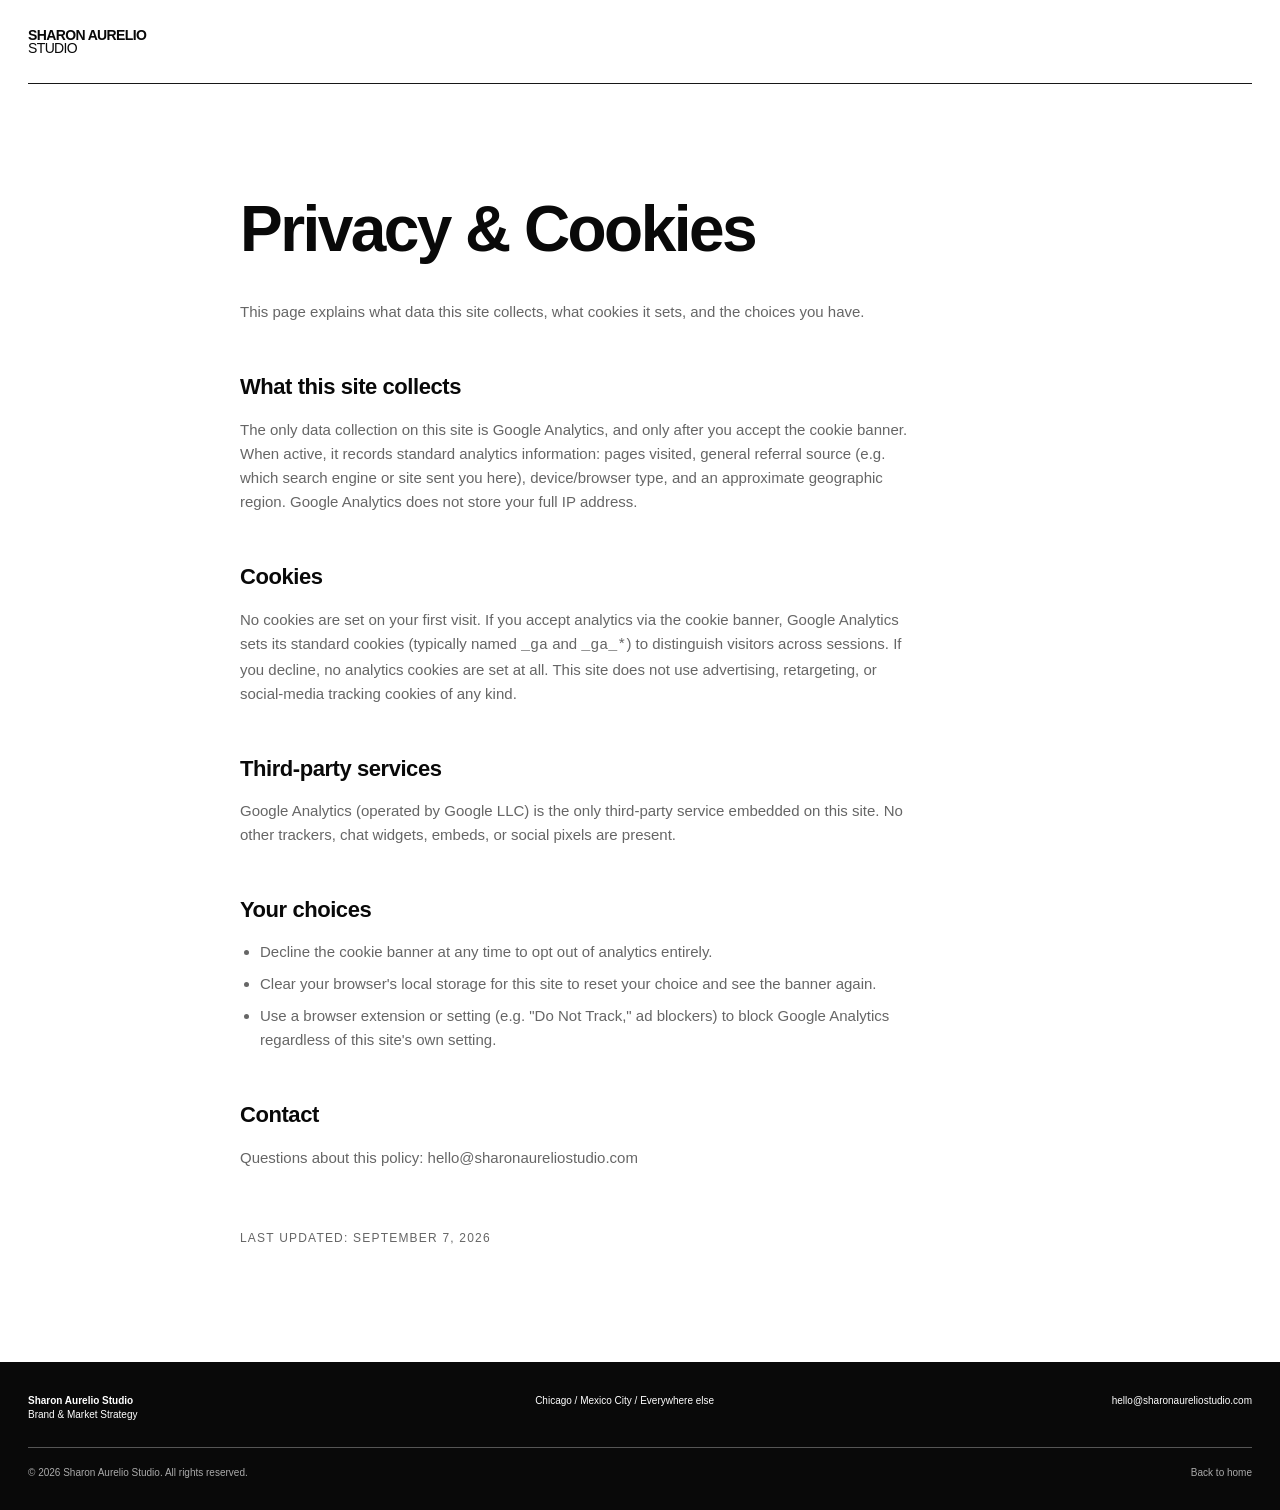
==== privacy.html @ 1851cd39 "Add founder-story section to About and bump cache version Inserts an origin-story block ("I kept see" ====
<!doctype html>
<html lang="en">
<head>
<meta charset="utf-8">
<meta name="viewport" content="width=device-width,initial-scale=1">
<meta name="description" content="Sharon Aurelio Studio — privacy and cookies policy.">
<title>Privacy & Cookies — Sharon Aurelio Studio</title>
<link rel="stylesheet" href="css/style.css?v=20260908c">
<style>
  .policy{padding:clamp(60px,9vw,120px) 0;max-width:800px}
  .policy h1{font-size:clamp(38px,5vw,64px);line-height:.95;letter-spacing:-.04em;margin:0 0 40px}
  .policy h2{font-size:22px;letter-spacing:-.02em;margin:48px 0 14px}
  .policy p,.policy li{font-size:15px;line-height:1.6;color:var(--muted);max-width:680px}
  .policy ul{padding-left:20px;margin:0}
  .policy li{margin-bottom:8px}
  .policy .updated{font-size:12px;text-transform:uppercase;letter-spacing:.1em;color:var(--muted);margin-top:60px}
</style>
</head>
<body>

<header class="container nav">
  <a class="logo" href="index.html#top">Sharon Aurelio<span>Studio</span></a>
</header>

<main>
<section class="container policy">
  <h1>Privacy &amp; Cookies</h1>
  <p>This page explains what data this site collects, what cookies it sets, and the choices you have.</p>

  <h2>What this site collects</h2>
  <p>The only data collection on this site is Google Analytics, and only after you accept the cookie banner. When active, it records standard analytics information: pages visited, general referral source (e.g. which search engine or site sent you here), device/browser type, and an approximate geographic region. Google Analytics does not store your full IP address.</p>

  <h2>Cookies</h2>
  <p>No cookies are set on your first visit. If you accept analytics via the cookie banner, Google Analytics sets its standard cookies (typically named <code>_ga</code> and <code>_ga_*</code>) to distinguish visitors across sessions. If you decline, no analytics cookies are set at all. This site does not use advertising, retargeting, or social-media tracking cookies of any kind.</p>

  <h2>Third-party services</h2>
  <p>Google Analytics (operated by Google LLC) is the only third-party service embedded on this site. No other trackers, chat widgets, embeds, or social pixels are present.</p>

  <h2>Your choices</h2>
  <ul>
    <li>Decline the cookie banner at any time to opt out of analytics entirely.</li>
    <li>Clear your browser's local storage for this site to reset your choice and see the banner again.</li>
    <li>Use a browser extension or setting (e.g. "Do Not Track," ad blockers) to block Google Analytics regardless of this site's own setting.</li>
  </ul>

  <h2>Contact</h2>
  <p>Questions about this policy: <a href="mailto:hello@sharonaureliostudio.com">hello@sharonaureliostudio.com</a></p>

  <div class="updated">Last updated: September 7, 2026</div>
</section>
</main>

<footer class="footer">
  <div class="container">
    <div class="footer-top">
      <div><strong>Sharon Aurelio Studio</strong><br>Brand &amp; Market Strategy</div>
      <div>Chicago / Mexico City / Everywhere else</div>
      <div><a href="mailto:hello@sharonaureliostudio.com">hello@sharonaureliostudio.com</a></div>
    </div>
    <div class="footer-bottom">
      <div>© 2026 Sharon Aurelio Studio. All rights reserved.</div>
      <div><a href="index.html#top">Back to home</a></div>
    </div>
  </div>
</footer>

</body>
</html>
---- css/style.css ----
/* ==========================================================================
   Sharon Aurelio Studio — Stylesheet
   Section comments below match the site's own section names so anyone can
   find the right block without reading the whole file.
   ========================================================================== */

/* --- Design tokens --------------------------------------------------- */
:root{
  --ink:#090909;
  --paper:#fff;
  --soft:#f2f3f4;
  --blue:#0057ff;   /* reserved for the Proof stats band background only */
  --line:#171717;
  --muted:#666;
  --serif: Georgia, "Times New Roman", serif;
  --sans: Arial, Helvetica, sans-serif;
}

/* --- Reset / base ------------------------------------------------------ */
*{box-sizing:border-box}
html{scroll-behavior:smooth}
@media(prefers-reduced-motion:reduce){
  html{scroll-behavior:auto}
}
body{margin:0;background:var(--paper);color:var(--ink);font-family:var(--sans);line-height:1.4}
a{color:inherit;text-decoration:none}
img{display:block;width:100%;height:100%;object-fit:cover}
.container{width:min(1400px,calc(100% - 56px));margin:0 auto}

/* Visible keyboard-focus state everywhere. Light backgrounds get a dark
   ring; dark/blue backgrounds get a light ring so it stays visible. */
:focus-visible{outline:3px solid var(--ink);outline-offset:3px}
.dark :focus-visible,
.statement :focus-visible,
.footer :focus-visible,
.proof :focus-visible{outline-color:var(--paper)}

/* --- Header / nav -------------------------------------------------- */
.nav{height:84px;border-bottom:1px solid var(--line);display:flex;align-items:center;justify-content:space-between}
.logo{font-weight:800;font-size:14px;line-height:.9;letter-spacing:-.045em;text-transform:uppercase}
.logo span{display:block;font-weight:400}
.navlinks{display:flex;gap:30px;font-size:10px;font-weight:700;letter-spacing:.13em;text-transform:uppercase}
.navlinks a{padding:8px 0;display:inline-block}
.navlinks a:hover{text-decoration:underline}

.menu-toggle{
  display:none;
  font-size:10px;font-weight:700;letter-spacing:.13em;text-transform:uppercase;
  background:none;border:1px solid var(--line);color:var(--ink);
  padding:12px 16px;min-height:44px;cursor:pointer;font-family:var(--sans);
}
.menu-toggle[aria-expanded="true"]{background:var(--ink);color:var(--paper);border-color:var(--ink)}

.mobilenav{
  display:none;
  flex-direction:column;
  border-bottom:1px solid var(--line);
  overflow:hidden;
  max-height:0;
  transition:max-height .3s ease;
}
.mobilenav.open{max-height:400px}
.mobilenav a{
  padding:16px 28px;min-height:44px;display:flex;align-items:center;
  font-size:13px;font-weight:700;letter-spacing:.08em;text-transform:uppercase;
  border-top:1px solid var(--line);
}
@media(prefers-reduced-motion:reduce){
  .mobilenav{transition:none}
}

/* --- Shared type helpers -------------------------------------------- */
.kicker{font-size:10px;letter-spacing:.16em;text-transform:uppercase;font-weight:700}

/* --- Opening sequence (intro overlay) -------------------------------
   Hidden by default: only <html class="show-intro"> (set by the inline
   head script, before paint) reveals it. No JS, reduced-motion, or a
   repeat visit this session => this block never appears and the
   homepage underneath is simply what renders. */
.intro{
  display:none;
  position:fixed;inset:0;z-index:1000;
  background:var(--ink);color:var(--paper);
  align-items:center;justify-content:center;
  padding:0 clamp(24px,6vw,80px);
  text-align:left;
  opacity:1;
  transition:opacity 1s ease-out;
}
html.show-intro .intro{display:flex}
html.show-intro body{overflow:hidden}
html.show-intro.intro-done body{overflow:auto}
html.intro-done .intro{display:none}

.intro-statement{
  margin:0;max-width:780px;
  font-size:clamp(22px,3.4vw,46px);
  line-height:1.18;letter-spacing:-.02em;font-weight:800;
  transform:translateY(0);opacity:1;
  filter:blur(0);
  transition:transform .5s cubic-bezier(.5,0,.85,.25), opacity .4s ease-in, filter .4s ease-in;
}
.intro-statement .accent{color:var(--blue)}
/* Stage 1: statement scrolls up and away */
html.intro-exit .intro-statement{
  transform:translateY(-120%);
  opacity:0;
  filter:blur(6px);
}
/* Stage 2 (starts after stage 1 is underway): the overlay itself fades
   slowly, revealing the homepage beneath it */
html.intro-exit .intro{
  transition-delay:.35s;
  opacity:0;
}

@media(prefers-reduced-motion:reduce){
  .intro,.intro-statement{display:none !important}
}

/* --- Hero -------------------------------------------------------------- */
.hero{min-height:calc(100vh - 84px);display:flex;flex-direction:column;justify-content:space-between;padding:clamp(55px,9vw,125px) 0 42px;border-bottom:1px solid var(--line)}
.hero h1{font-size:clamp(62px,10vw,154px);line-height:.92;letter-spacing:-.085em;max-width:1100px;margin:25px 0 40px;font-weight:800}
.hero h1 em{font-family:var(--serif);font-weight:400;letter-spacing:-.075em}
.hero-meta{display:grid;grid-template-columns:1fr 1fr;gap:40px;align-items:end}
.hero-meta p{font-size:clamp(17px,2vw,26px);line-height:1.3;letter-spacing:-.025em;max-width:690px;margin:0}
.scroll{justify-self:end;font-size:10px;text-transform:uppercase;letter-spacing:.13em;font-weight:700}
.scroll span{display:inline-block;width:28px;height:1px;background:var(--ink);vertical-align:middle;margin-right:9px}

/* --- Image break --------------------------------------------------- */
.image-break{padding:0;border-bottom:1px solid var(--line)}
.image-break figure{margin:0;height:min(72vh,900px);position:relative;overflow:hidden}
.image-break img{object-position:center}
.image-label{position:absolute;left:28px;bottom:25px;background:var(--paper);padding:11px 14px;font-size:9px;text-transform:uppercase;letter-spacing:.12em;font-weight:700}
.image-caption{padding:18px 0 22px;font-size:10px;text-transform:uppercase;letter-spacing:.08em}

/* --- Shared section scaffolding -------------------------------------- */
.section{padding:clamp(90px,11vw,170px) 0;border-bottom:1px solid var(--line)}
.split{display:grid;grid-template-columns:1fr 2fr;gap:50px}
.section h2{font-size:clamp(52px,7vw,108px);line-height:.98;letter-spacing:-.08em;margin:-.1em 0 0;max-width:950px}
.section h2 em{font-family:var(--serif);font-weight:400}
.lede{font-size:clamp(21px,2.4vw,34px);line-height:1.08;letter-spacing:-.035em;max-width:800px;margin:0}
.micro{font-size:14px;line-height:1.5;max-width:600px;color:var(--muted)}

.dark{background:var(--ink);color:var(--paper)}
.dark .micro{color:#bdbdbd}

/* --- The method ------------------------------------------------------ */
#method h2 em{font-style:normal}
.method-grid{margin-top:85px;border-top:1px solid #aaa;display:grid;grid-template-columns:repeat(3,1fr)}
.method{padding:23px 28px 35px 0;min-height:360px;border-right:1px solid #aaa;position:relative}
.method:nth-child(2),.method:nth-child(3){padding-left:28px}
.method:last-child{border-right:0}
.method-no{font-size:9px;letter-spacing:.15em;color:#3d8bff;font-weight:700}
.method h3{font-size:clamp(29px,3.5vw,53px);line-height:.88;letter-spacing:-.06em;margin:85px 0 17px;max-width:340px}
.method p{font-size:14px;color:#c8c8c8;max-width:370px;margin:0}
.method-word{position:absolute;right:22px;bottom:23px;font-size:9px;letter-spacing:.12em;text-transform:uppercase;color:#999}

/* --- The outcome ------------------------------------------------------- */
.outcomes{background:var(--soft)}
.outcome-row{margin-top:75px;border-top:1px solid var(--line)}
.outcome{display:grid;grid-template-columns:80px 1fr 1.2fr;gap:25px;padding:27px 0;border-bottom:1px solid var(--line);align-items:start}
.outcome .num{font-size:10px;letter-spacing:.12em;font-weight:700}
.outcome h3{font-size:clamp(25px,3vw,45px);line-height:.9;letter-spacing:-.055em;margin:0}
.outcome p{margin:0;font-size:14px;max-width:560px}

/* --- What I do (services) --------------------------------------------- */
.services{padding-bottom:100px}
.service-list{margin-top:70px;border-top:1px solid var(--line)}
.service{display:grid;grid-template-columns:70px 1.1fr 1fr;gap:25px;padding:30px 0;border-bottom:1px solid var(--line)}
.service .num{font-size:10px;letter-spacing:.12em;font-weight:700}
.service h3{margin:0;font-size:clamp(28px,3.3vw,48px);line-height:.9;letter-spacing:-.06em}
.service p{margin:0;font-size:14px;max-width:600px}
.video-placeholder{display:inline-flex;align-items:center;gap:9px;font-size:9px;text-transform:uppercase;letter-spacing:.12em;font-weight:700;color:var(--ink);border-bottom:1px solid var(--ink);padding-bottom:5px;margin-top:20px}
.video-placeholder::before{content:"▶";font-size:8px}

/* --- The proof — the ONE place blue is allowed to live ---------------- */
.proof{background:var(--blue);color:var(--paper)}
.proof-grid{margin-top:70px;display:grid;grid-template-columns:repeat(4,1fr);border-top:1px solid rgba(255,255,255,.8);border-bottom:1px solid rgba(255,255,255,.8)}
.stat{padding:32px 24px 42px 0;border-right:1px solid rgba(255,255,255,.8)}
.stat:nth-child(n+2){padding-left:24px}
.stat:last-child{border-right:0}
.stat strong{display:block;font-size:clamp(50px,7.5vw,112px);line-height:.78;letter-spacing:-.085em}
.stat span{display:block;margin-top:24px;font-size:10px;text-transform:uppercase;letter-spacing:.1em;font-weight:700;max-width:190px}
.stat small{display:block;margin-top:8px;font-size:10px;opacity:.85;max-width:220px} /* .85 not .78: keeps text >=4.5:1 against the blue */

/* --- About Sharon -------------------------------------------------- */
.about{padding-bottom:80px}
.about-intro{margin-top:80px;display:grid;grid-template-columns:1fr 1.5fr;gap:70px}
.about-photo{margin:0 0 28px;width:min(220px,60%);aspect-ratio:4/5;overflow:hidden}
.about-photo img{object-position:center 30%}
.about-intro h3{font-size:clamp(40px,5vw,75px);line-height:.84;letter-spacing:-.07em;margin:-.08em 0 0}
.about-copy{font-size:18px;max-width:760px}
.about-copy p{margin:0 0 23px}
.about-copy strong{font-weight:800}
.about-copy .quote{font-family:var(--serif);font-size:clamp(28px,3.8vw,55px);line-height:1.15;letter-spacing:-.045em;border-top:1px solid var(--line);padding-top:25px;margin-top:45px}
.founder-story{margin-top:55px;max-width:900px}
.founder-story h3{font-size:clamp(34px,4.2vw,58px);line-height:1;letter-spacing:-.06em;margin:0}
.founder-story-dek{margin:18px 0 0;font-size:15px;color:var(--muted);max-width:520px}
.founder-story-block{margin-top:55px;border-top:1px solid var(--line);padding-top:35px}
.founder-story-block h4{font-family:var(--serif);font-weight:400;font-size:clamp(24px,3.2vw,40px);line-height:1.15;letter-spacing:-.03em;margin:0 0 22px;max-width:820px}
.founder-story-block p{font-size:18px;line-height:1.6;margin:0 0 20px;max-width:760px}
.founder-story-block strong{font-weight:800}
.experience{margin-top:90px;border-top:1px solid var(--line)}
.experience > .kicker{display:block;margin:0}
.exp-grid{display:grid;grid-template-columns:1fr 1fr;gap:0}
.exp-block{padding:28px 35px 35px 0;border-bottom:1px solid var(--line)}
.exp-block:nth-child(even){padding-left:35px;border-left:1px solid var(--line)}
.exp-block h4{margin:0 0 13px;font-size:10px;text-transform:uppercase;letter-spacing:.13em;color:var(--muted)}
.exp-block p{margin:0;font-size:14px;line-height:1.5}

/* --- The bigger picture (statement) ------------------------------------ */
.statement{background:var(--ink);color:var(--paper);min-height:75vh;display:flex;align-items:center}
.statement h2{font-size:clamp(65px,11vw,170px);max-width:1250px}
.statement .sub{margin-top:50px;font-size:11px;text-transform:uppercase;letter-spacing:.14em}

/* --- Contact ------------------------------------------------------------ */
.contact{min-height:75vh;display:flex;align-items:center}
.contact-grid{display:grid;grid-template-columns:1.5fr .7fr;gap:90px;align-items:end}
.contact h2{font-size:clamp(65px,11vw,170px);line-height:.78;letter-spacing:-.09em;margin:0}
.contact h2 em{font-family:var(--serif);font-weight:400}
.contact-side{font-size:17px;max-width:440px}
.cta{display:inline-block;margin-top:25px;background:var(--ink);color:var(--paper);padding:17px 19px;font-size:10px;font-weight:700;letter-spacing:.13em;text-transform:uppercase}
.cta:hover{background:#2a2a2a}

/* --- Footer -------------------------------------------------------------- */
.footer{background:var(--ink);color:var(--paper);padding:32px 0;font-size:10px}
.footer-top{display:flex;justify-content:space-between;gap:30px;padding-bottom:25px;border-bottom:1px solid #555}
.footer-bottom{display:flex;justify-content:space-between;gap:30px;padding-top:18px;color:#aaa;line-height:1.45}
.footer a:hover{text-decoration:underline}

/* --- Responsive --------------------------------------------------------- */
@media(max-width:900px){
  .container{width:min(100% - 34px,1400px)}
  .navlinks{display:none}
  .menu-toggle{display:inline-block}
  .mobilenav{display:flex}
  .hero-meta,.split,.about-intro,.contact-grid{grid-template-columns:1fr}
  .scroll{justify-self:start}
  .image-break figure{height:58vh}
  .method-grid,.proof-grid{grid-template-columns:1fr}
  .method,.method:nth-child(2),.method:nth-child(3){border-right:0;border-bottom:1px solid #aaa;padding:25px 0;min-height:260px}
  .method:last-child{border-bottom:0}
  .method h3{margin-top:50px}
  .outcome,.service{grid-template-columns:45px 1fr}
  /* target the last direct grid child, not "p" — .service wraps its copy
     in a <div> (for the video-placeholder link), so ".service p" never
     matched a real grid item and the whole block fell into the 45px
     number column at this breakpoint. */
  .outcome>*:last-child,.service>*:last-child{grid-column:2}
  .stat,.stat:nth-child(n+2){border-right:0;border-bottom:1px solid rgba(255,255,255,.8);padding:30px 0}
  .stat:last-child{border-bottom:0}
  .exp-grid{grid-template-columns:1fr}
  .exp-block:nth-child(even){padding-left:0;border-left:0}
  .footer-top,.footer-bottom{flex-direction:column}
}
@media(max-width:600px){
  .hero h1{font-size:58px}
  .section h2{font-size:52px}
  .image-break figure{height:48vh}
  /* This break was requested for the wide desktop layout specifically;
     on narrow phones it forced an uneven-looking gap against the line
     above, so let the paragraph just reflow naturally here instead. */
  .hero-lede-break{display:none}
}

/* --- Cookie consent banner ------------------------------------------------ */
.cookie-banner{
  position:fixed;left:0;right:0;bottom:0;z-index:1500;
  background:var(--ink);color:var(--paper);
  padding:20px clamp(20px,4vw,56px);
  display:flex;flex-wrap:wrap;gap:16px;align-items:center;justify-content:space-between;
  border-top:1px solid #333;
}
.cookie-banner[hidden]{display:none}
.cookie-banner p{margin:0;font-size:13px;line-height:1.5;max-width:640px}
.cookie-banner a{text-decoration:underline}
.cookie-banner-actions{display:flex;gap:10px;flex-shrink:0}
.cookie-banner-actions button{
  font-family:var(--sans);font-size:11px;font-weight:700;letter-spacing:.1em;text-transform:uppercase;
  padding:13px 18px;min-height:44px;cursor:pointer;border:1px solid var(--paper);background:transparent;color:var(--paper);
}
#cookieAccept{background:var(--paper);color:var(--ink)}
.cookie-banner :focus-visible{outline-color:var(--paper)}
@media(max-width:600px){
  .cookie-banner{flex-direction:column;align-items:stretch}
  .cookie-banner-actions{justify-content:flex-end}
}
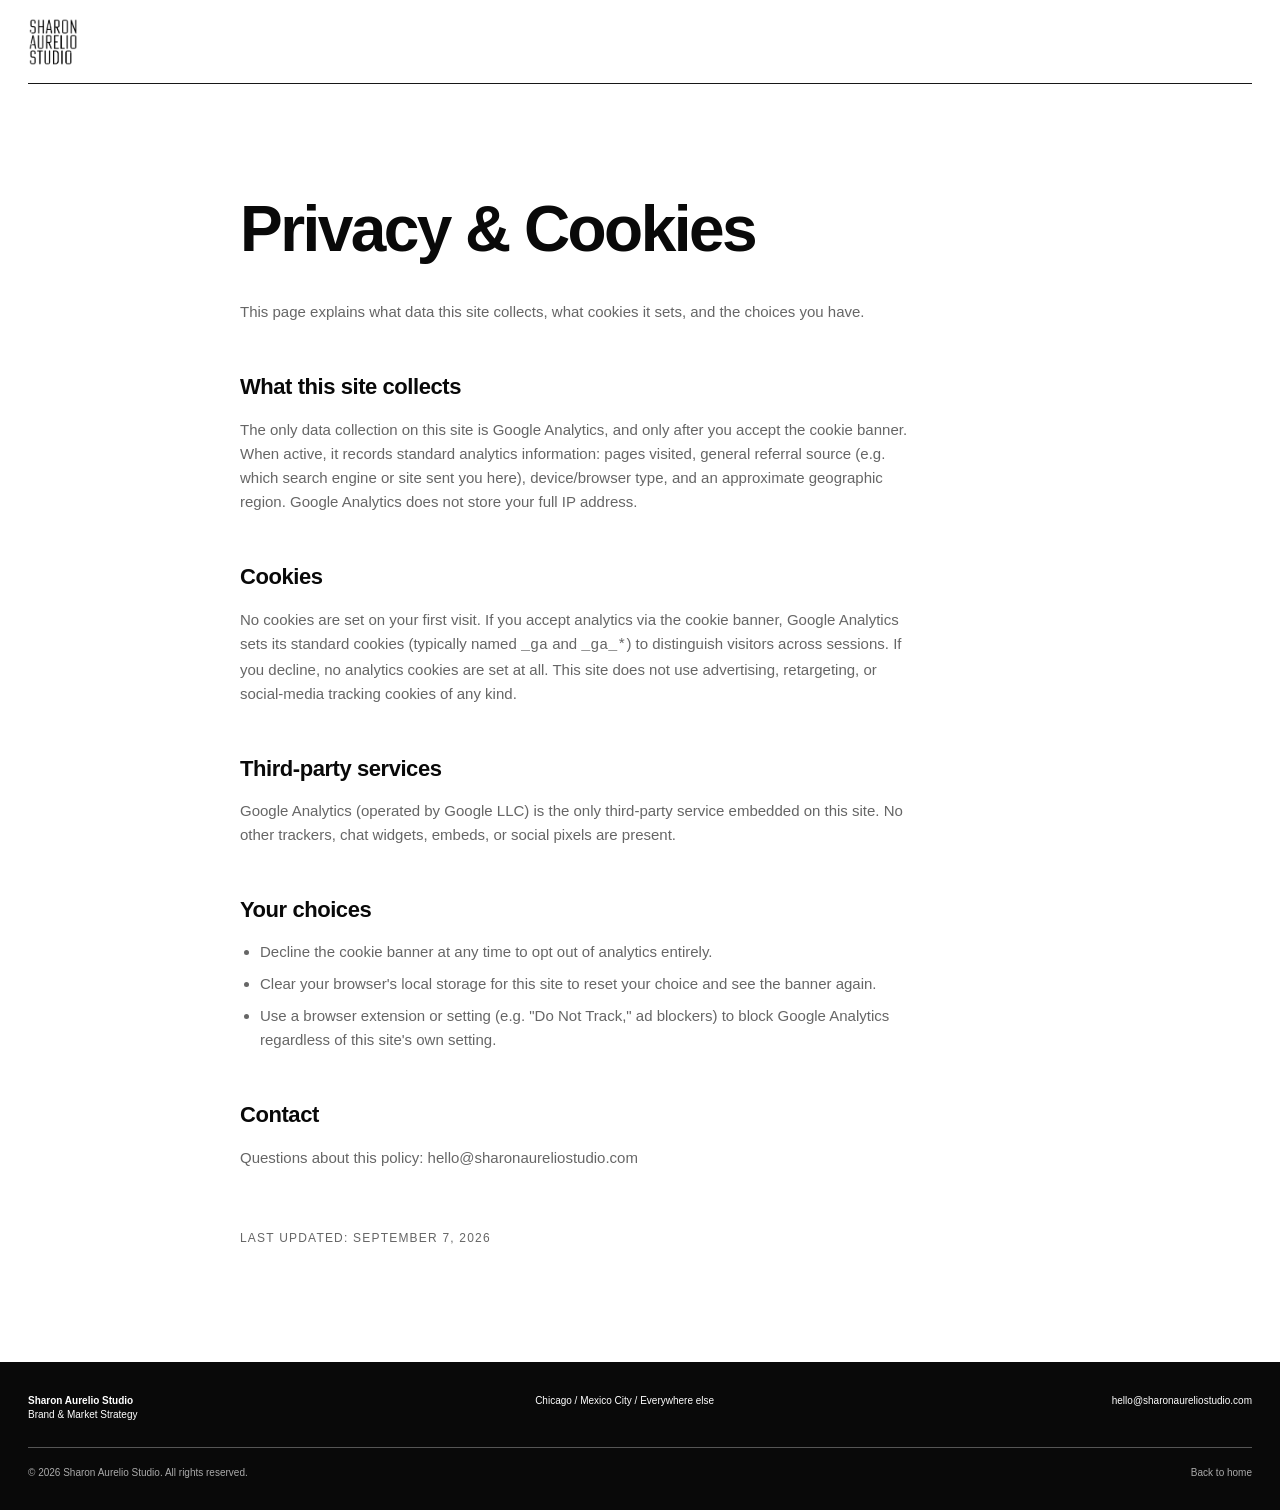
==== commit 1a3fbc33: "Replace header wordmark with official logo artwork Swaps the CSS-styled text logo for the brand's ac" ====
--- a/privacy.html
+++ b/privacy.html
@@ -5,7 +5,14 @@
 <meta name="viewport" content="width=device-width,initial-scale=1">
 <meta name="description" content="Sharon Aurelio Studio — privacy and cookies policy.">
 <title>Privacy & Cookies — Sharon Aurelio Studio</title>
-<link rel="stylesheet" href="css/style.css?v=20260908c">
+
+<link rel="icon" type="image/svg+xml" href="favicon.svg">
+<link rel="icon" type="image/png" sizes="32x32" href="favicon-32.png">
+<link rel="icon" type="image/png" sizes="16x16" href="favicon-16.png">
+<link rel="shortcut icon" href="favicon.ico">
+<link rel="apple-touch-icon" sizes="180x180" href="apple-touch-icon.png">
+
+<link rel="stylesheet" href="css/style.css?v=20260925a">
 <style>
   .policy{padding:clamp(60px,9vw,120px) 0;max-width:800px}
   .policy h1{font-size:clamp(38px,5vw,64px);line-height:.95;letter-spacing:-.04em;margin:0 0 40px}
@@ -19,7 +26,7 @@
 <body>
 
 <header class="container nav">
-  <a class="logo" href="index.html#top">Sharon Aurelio<span>Studio</span></a>
+  <a class="logo" href="index.html#top"><img src="images/sharon-aurelio-studio-logo.png?v=20260925a" alt="Sharon Aurelio Studio" width="495" height="480"></a>
 </header>
 
 <main>
--- a/css/style.css
+++ b/css/style.css
@@ -37,8 +37,8 @@
 
 /* --- Header / nav -------------------------------------------------- */
 .nav{height:84px;border-bottom:1px solid var(--line);display:flex;align-items:center;justify-content:space-between}
-.logo{font-weight:800;font-size:14px;line-height:.9;letter-spacing:-.045em;text-transform:uppercase}
-.logo span{display:block;font-weight:400}
+.logo{display:flex;align-items:center}
+.logo img{height:48px;width:auto;display:block}
 .navlinks{display:flex;gap:30px;font-size:10px;font-weight:700;letter-spacing:.13em;text-transform:uppercase}
 .navlinks a{padding:8px 0;display:inline-block}
 .navlinks a:hover{text-decoration:underline}
@@ -146,7 +146,6 @@
 .dark .micro{color:#bdbdbd}
 
 /* --- The method ------------------------------------------------------ */
-#method h2 em{font-style:normal}
 .method-grid{margin-top:85px;border-top:1px solid #aaa;display:grid;grid-template-columns:repeat(3,1fr)}
 .method{padding:23px 28px 35px 0;min-height:360px;border-right:1px solid #aaa;position:relative}
 .method:nth-child(2),.method:nth-child(3){padding-left:28px}
@@ -189,19 +188,12 @@
 .about-intro{margin-top:80px;display:grid;grid-template-columns:1fr 1.5fr;gap:70px}
 .about-photo{margin:0 0 28px;width:min(220px,60%);aspect-ratio:4/5;overflow:hidden}
 .about-photo img{object-position:center 30%}
-.about-intro h3{font-size:clamp(40px,5vw,75px);line-height:.84;letter-spacing:-.07em;margin:-.08em 0 0}
 .about-copy{font-size:18px;max-width:760px}
 .about-copy p{margin:0 0 23px}
 .about-copy strong{font-weight:800}
-.about-copy .quote{font-family:var(--serif);font-size:clamp(28px,3.8vw,55px);line-height:1.15;letter-spacing:-.045em;border-top:1px solid var(--line);padding-top:25px;margin-top:45px}
-.founder-story{margin-top:55px;max-width:900px}
-.founder-story h3{font-size:clamp(34px,4.2vw,58px);line-height:1;letter-spacing:-.06em;margin:0}
-.founder-story-dek{margin:18px 0 0;font-size:15px;color:var(--muted);max-width:520px}
-.founder-story-block{margin-top:55px;border-top:1px solid var(--line);padding-top:35px}
-.founder-story-block h4{font-family:var(--serif);font-weight:400;font-size:clamp(24px,3.2vw,40px);line-height:1.15;letter-spacing:-.03em;margin:0 0 22px;max-width:820px}
-.founder-story-block p{font-size:18px;line-height:1.6;margin:0 0 20px;max-width:760px}
-.founder-story-block strong{font-weight:800}
-.experience{margin-top:90px;border-top:1px solid var(--line)}
+.about-copy-full{margin-top:50px}
+.about-copy-full .closing-line{font-weight:800;font-size:clamp(21px,2.6vw,30px);line-height:1.25;letter-spacing:-.02em;border-top:1px solid var(--line);padding-top:25px;margin-top:45px}
+.experience-section{padding:70px 0}
 .experience > .kicker{display:block;margin:0}
 .exp-grid{display:grid;grid-template-columns:1fr 1fr;gap:0}
 .exp-block{padding:28px 35px 35px 0;border-bottom:1px solid var(--line)}
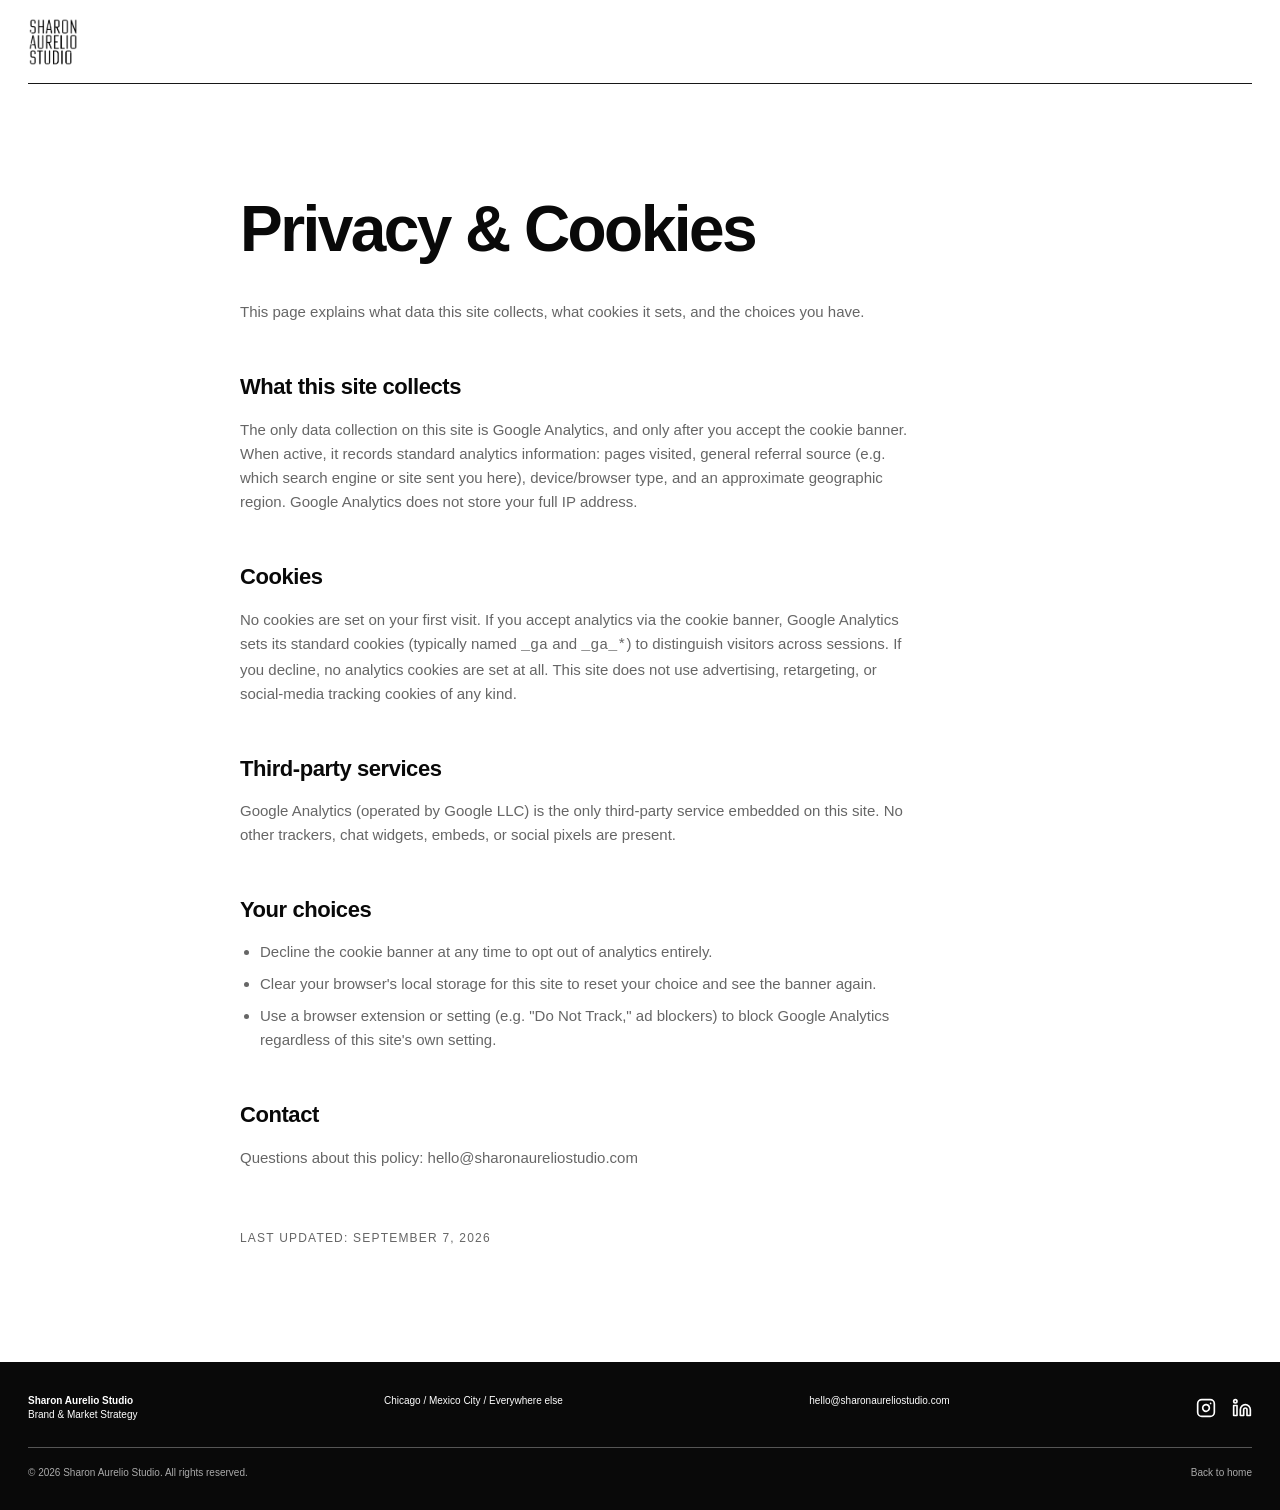
==== commit d2833535: "Add Instagram and LinkedIn links to footer Adds social profile icons (monochrome, matching the site'" ====
--- a/privacy.html
+++ b/privacy.html
@@ -12,7 +12,7 @@
 <link rel="shortcut icon" href="favicon.ico">
 <link rel="apple-touch-icon" sizes="180x180" href="apple-touch-icon.png">
 
-<link rel="stylesheet" href="css/style.css?v=20260925a">
+<link rel="stylesheet" href="css/style.css?v=20260926a">
 <style>
   .policy{padding:clamp(60px,9vw,120px) 0;max-width:800px}
   .policy h1{font-size:clamp(38px,5vw,64px);line-height:.95;letter-spacing:-.04em;margin:0 0 40px}
@@ -63,6 +63,10 @@
       <div><strong>Sharon Aurelio Studio</strong><br>Brand &amp; Market Strategy</div>
       <div>Chicago / Mexico City / Everywhere else</div>
       <div><a href="mailto:hello@sharonaureliostudio.com">hello@sharonaureliostudio.com</a></div>
+      <div class="footer-social">
+        <a href="https://www.instagram.com/sharonaureliostudio" target="_blank" rel="noopener" aria-label="Instagram"><svg viewBox="0 0 24 24" fill="none" stroke="currentColor" stroke-width="2" stroke-linecap="round" stroke-linejoin="round"><rect x="2" y="2" width="20" height="20" rx="5"></rect><path d="M16 11.37A4 4 0 1 1 12.63 8 4 4 0 0 1 16 11.37z"></path><line x1="17.5" y1="6.5" x2="17.5" y2="6.5"></line></svg></a>
+        <a href="https://www.linkedin.com/company/sharon-aurelio-studio" target="_blank" rel="noopener" aria-label="LinkedIn"><svg viewBox="0 0 24 24" fill="none" stroke="currentColor" stroke-width="2" stroke-linecap="round" stroke-linejoin="round"><path d="M16 8a6 6 0 0 1 6 6v7h-4v-7a2 2 0 0 0-2-2 2 2 0 0 0-2 2v7h-4v-7a6 6 0 0 1 6-6z"></path><rect x="2" y="9" width="4" height="12"></rect><circle cx="4" cy="4" r="2"></circle></svg></a>
+      </div>
     </div>
     <div class="footer-bottom">
       <div>© 2026 Sharon Aurelio Studio. All rights reserved.</div>
--- a/css/style.css
+++ b/css/style.css
@@ -220,6 +220,9 @@
 .footer-top{display:flex;justify-content:space-between;gap:30px;padding-bottom:25px;border-bottom:1px solid #555}
 .footer-bottom{display:flex;justify-content:space-between;gap:30px;padding-top:18px;color:#aaa;line-height:1.45}
 .footer a:hover{text-decoration:underline}
+.footer-social{display:flex;gap:16px;align-items:center}
+.footer-social a:hover{text-decoration:none;opacity:.7}
+.footer-social svg{width:20px;height:20px;display:block}
 
 /* --- Responsive --------------------------------------------------------- */
 @media(max-width:900px){
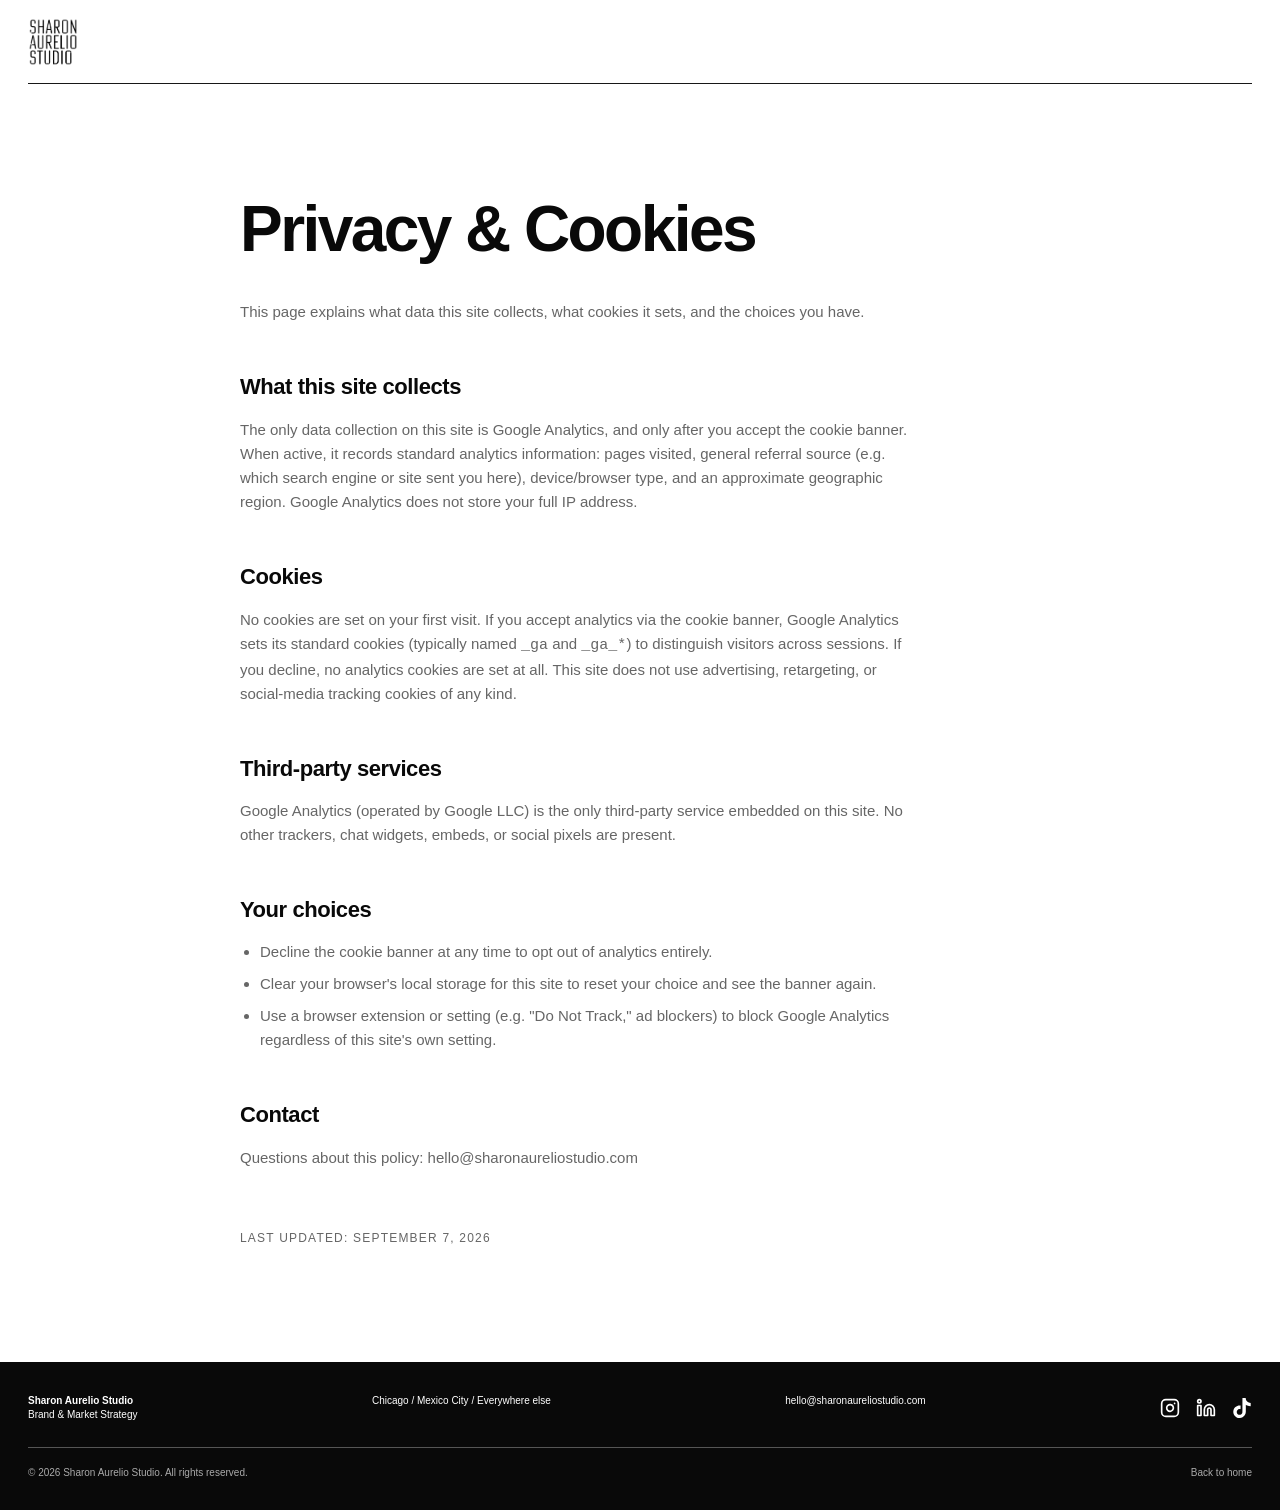
==== commit a85a101a: "Add TikTok link to footer Same treatment as the existing Instagram/LinkedIn icons, plus a sameAs ent" ====
--- a/privacy.html
+++ b/privacy.html
@@ -66,6 +66,7 @@
       <div class="footer-social">
         <a href="https://www.instagram.com/sharonaureliostudio" target="_blank" rel="noopener" aria-label="Instagram"><svg viewBox="0 0 24 24" fill="none" stroke="currentColor" stroke-width="2" stroke-linecap="round" stroke-linejoin="round"><rect x="2" y="2" width="20" height="20" rx="5"></rect><path d="M16 11.37A4 4 0 1 1 12.63 8 4 4 0 0 1 16 11.37z"></path><line x1="17.5" y1="6.5" x2="17.5" y2="6.5"></line></svg></a>
         <a href="https://www.linkedin.com/company/sharon-aurelio-studio" target="_blank" rel="noopener" aria-label="LinkedIn"><svg viewBox="0 0 24 24" fill="none" stroke="currentColor" stroke-width="2" stroke-linecap="round" stroke-linejoin="round"><path d="M16 8a6 6 0 0 1 6 6v7h-4v-7a2 2 0 0 0-2-2 2 2 0 0 0-2 2v7h-4v-7a6 6 0 0 1 6-6z"></path><rect x="2" y="9" width="4" height="12"></rect><circle cx="4" cy="4" r="2"></circle></svg></a>
+        <a href="https://www.tiktok.com/@sharonaureliostudi" target="_blank" rel="noopener" aria-label="TikTok"><svg viewBox="0 0 24 24" fill="currentColor"><path d="M12.525.02c1.31-.02 2.61-.01 3.91-.02.08 1.53.63 3.09 1.75 4.17 1.12 1.11 2.7 1.62 4.24 1.79v4.03c-1.44-.05-2.89-.35-4.2-.97-.57-.26-1.1-.59-1.62-.93-.01 2.92.01 5.84-.02 8.75-.08 1.4-.54 2.79-1.35 3.94-1.31 1.92-3.58 3.17-5.91 3.21-1.43.08-2.86-.31-4.08-1.03-2.02-1.19-3.44-3.37-3.65-5.71-.02-.5-.03-1-.01-1.49.18-1.9 1.12-3.72 2.58-4.96 1.66-1.44 3.98-2.13 6.15-1.72.02 1.48-.04 2.96-.04 4.44-.99-.32-2.15-.23-3.02.37-.63.41-1.11 1.04-1.36 1.75-.21.51-.15 1.07-.14 1.61.24 1.64 1.82 3.02 3.5 2.87 1.12-.01 2.19-.66 2.77-1.61.19-.33.4-.67.41-1.06.1-1.79.06-3.57.07-5.36.01-4.03-.01-8.05.02-12.07z"></path></svg></a>
       </div>
     </div>
     <div class="footer-bottom">
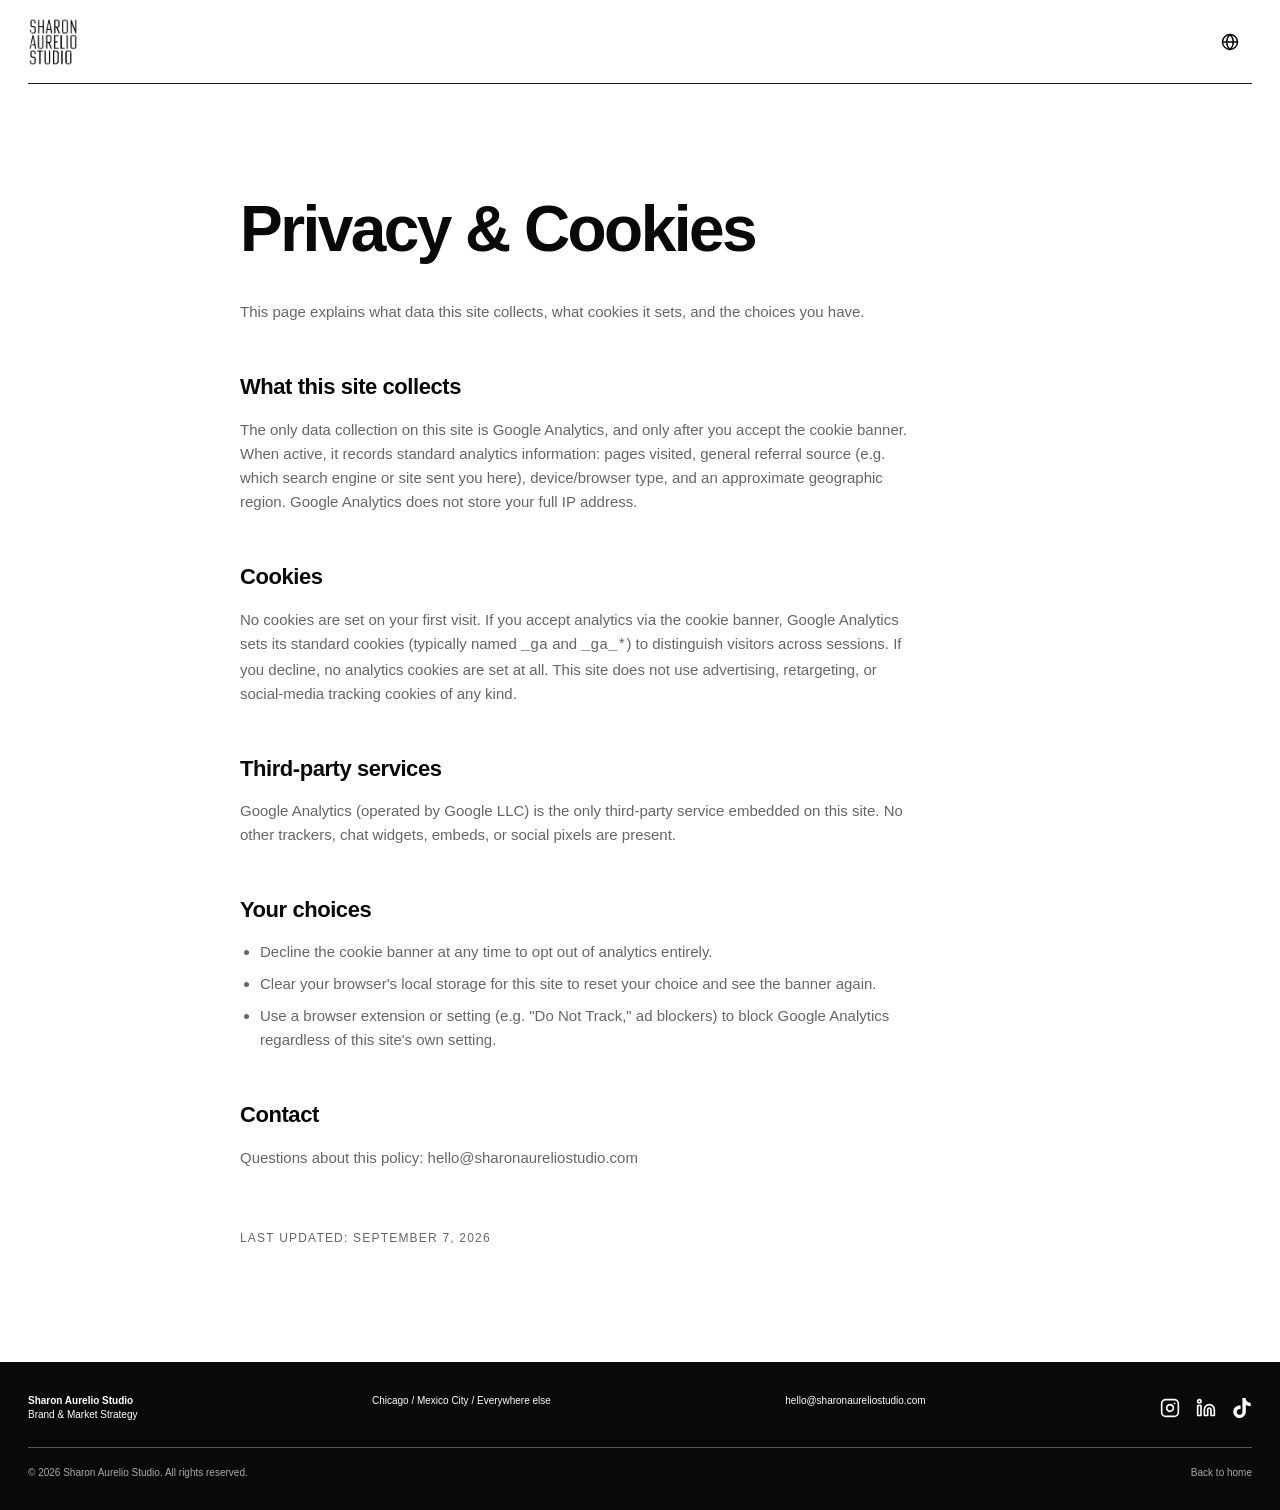
==== commit 46491000: "Add Spanish version with globe language switcher Spanish pages at /es/ and /es/privacidad.html (href" ====
--- a/privacy.html
+++ b/privacy.html
@@ -12,7 +12,11 @@
 <link rel="shortcut icon" href="favicon.ico">
 <link rel="apple-touch-icon" sizes="180x180" href="apple-touch-icon.png">
 
-<link rel="stylesheet" href="css/style.css?v=20260926a">
+<link rel="canonical" href="https://sharonaureliostudio.com/privacy.html">
+<link rel="alternate" hreflang="en" href="https://sharonaureliostudio.com/privacy.html">
+<link rel="alternate" hreflang="es" href="https://sharonaureliostudio.com/es/privacidad.html">
+<link rel="alternate" hreflang="x-default" href="https://sharonaureliostudio.com/privacy.html">
+<link rel="stylesheet" href="css/style.css?v=20261012c">
 <style>
   .policy{padding:clamp(60px,9vw,120px) 0;max-width:800px}
   .policy h1{font-size:clamp(38px,5vw,64px);line-height:.95;letter-spacing:-.04em;margin:0 0 40px}
@@ -27,6 +31,17 @@
 
 <header class="container nav">
   <a class="logo" href="index.html#top"><img src="images/sharon-aurelio-studio-logo.png?v=20260925a" alt="Sharon Aurelio Studio" width="495" height="480"></a>
+  <div class="nav-right">
+    <div class="lang" id="lang">
+      <button class="lang-toggle" id="langToggle" type="button" aria-expanded="false" aria-controls="langMenu" aria-label="Language">
+        <svg viewBox="0 0 24 24" fill="none" stroke="currentColor" stroke-width="1.75" stroke-linecap="round" stroke-linejoin="round" aria-hidden="true" focusable="false"><circle cx="12" cy="12" r="9"></circle><path d="M3 12h18"></path><path d="M12 3c2.6 2.4 4 5.6 4 9s-1.4 6.6-4 9c-2.6-2.4-4-5.6-4-9s1.4-6.6 4-9z"></path></svg>
+      </button>
+      <ul class="lang-menu" id="langMenu" hidden>
+        <li><a href="privacy.html" hreflang="en" lang="en" aria-current="true">English</a></li>
+        <li><a href="es/privacidad.html" hreflang="es" lang="es">Español</a></li>
+      </ul>
+    </div>
+  </div>
 </header>
 
 <main>
@@ -76,5 +91,6 @@
   </div>
 </footer>
 
+<script src="js/lang.js?v=20261012a" defer></script>
 </body>
 </html>
--- a/css/style.css
+++ b/css/style.css
@@ -42,6 +42,32 @@
 .navlinks{display:flex;gap:30px;font-size:10px;font-weight:700;letter-spacing:.13em;text-transform:uppercase}
 .navlinks a{padding:8px 0;display:inline-block}
 .navlinks a:hover{text-decoration:underline}
+.nav-right{display:flex;align-items:center;gap:30px}
+
+/* Language switcher (globe) — square, hairline, no shadow, like the menu button */
+.lang{position:relative}
+.lang-toggle{
+  display:flex;align-items:center;justify-content:center;
+  width:44px;height:44px;padding:0;
+  background:none;border:1px solid transparent;color:var(--ink);cursor:pointer;
+}
+.lang-toggle:hover{border-color:var(--line)}
+.lang-toggle[aria-expanded="true"]{background:var(--ink);color:var(--paper);border-color:var(--ink)}
+.lang-toggle svg{width:20px;height:20px;display:block}
+.lang-menu{
+  position:absolute;right:0;top:calc(100% + 8px);z-index:200;
+  margin:0;padding:0;list-style:none;min-width:176px;
+  background:var(--paper);border:1px solid var(--line);
+}
+.lang-menu[hidden]{display:none}
+.lang-menu li+li{border-top:1px solid var(--line)}
+.lang-menu a{
+  display:flex;align-items:center;min-height:44px;padding:0 16px;
+  font-size:10px;font-weight:700;letter-spacing:.13em;text-transform:uppercase;
+}
+.lang-menu a::before{content:"";width:14px;height:1px;margin-right:10px;background:transparent}
+.lang-menu a[aria-current="true"]::before{background:var(--ink)}
+.lang-menu a:hover{background:var(--soft)}
 
 .menu-toggle{
   display:none;
@@ -224,10 +250,15 @@
 .footer-social a:hover{text-decoration:none;opacity:.7}
 .footer-social svg{width:20px;height:20px;display:block}
 
+/* Spanish runs longer than English; step headline size down a notch so the
+   section headlines keep roughly the same number of lines. */
+html[lang="es"] .section:not(.statement) h2{font-size:clamp(44px,5.7vw,92px)}
+
 /* --- Responsive --------------------------------------------------------- */
 @media(max-width:900px){
   .container{width:min(100% - 34px,1400px)}
   .navlinks{display:none}
+  .nav-right{gap:10px}
   .menu-toggle{display:inline-block}
   .mobilenav{display:flex}
   .hero-meta,.split,.about-intro,.contact-grid{grid-template-columns:1fr}
@@ -257,6 +288,9 @@
      on narrow phones it forced an uneven-looking gap against the line
      above, so let the paragraph just reflow naturally here instead. */
   .hero-lede-break{display:none}
+  /* Spanish headlines carry longer single words (reconocimiento,
+     posicionamiento) that overflow the English phone size. */
+  html[lang="es"] .section:not(.statement) h2{font-size:40px}
 }
 
 /* --- Cookie consent banner ------------------------------------------------ */
